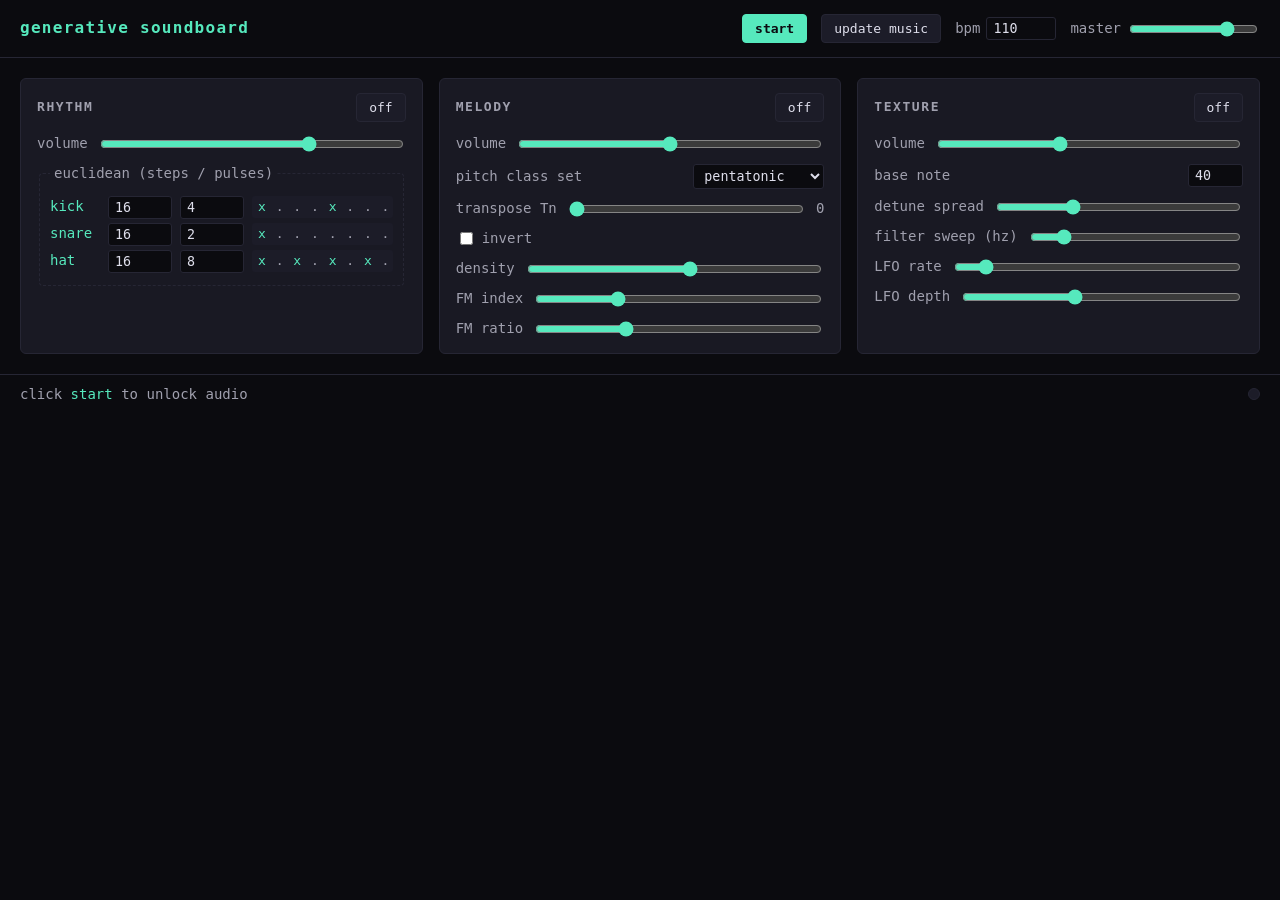
==== index.html @ ddc090f9 "Added updating on click" ====
<!DOCTYPE html>
<html lang="en">
  <head>
    <meta charset="UTF-8" />
    <meta name="viewport" content="width=device-width, initial-scale=1.0" />
    <title>Generative Soundboard</title>
    <link rel="stylesheet" href="styles.css" />
  </head>
  <body>
    <header class="topbar">
      <h1>generative soundboard</h1>
      <div class="transport">
        <button id="start" class="primary">start</button>
        <button id="update-music">update music</button>
        <label class="bpm">
          bpm
          <input id="bpm" type="number" min="40" max="220" value="110" />
        </label>
        <label class="master">
          master
          <input id="master" type="range" min="0" max="1" step="0.01" value="0.8" />
        </label>
      </div>
    </header>

    <main class="board">
      <!-- Rhythm -->
      <section class="layer" data-layer="rhythm">
        <header class="layer-head">
          <h2>rhythm</h2>
          <button class="toggle" data-target="rhythm" aria-pressed="false">off</button>
        </header>
        <div class="controls">
          <label>
            volume
            <input class="vol" type="range" min="0" max="1" step="0.01" value="0.7" />
          </label>
          <fieldset class="euclid">
            <legend>euclidean (steps / pulses)</legend>
            <div class="track">
              <span class="tname">kick</span>
              <input class="steps" data-voice="kick" type="number" min="2" max="32" value="16" />
              <input class="pulses" data-voice="kick" type="number" min="0" max="32" value="4" />
              <span class="pattern" data-voice="kick"></span>
            </div>
            <div class="track">
              <span class="tname">snare</span>
              <input class="steps" data-voice="snare" type="number" min="2" max="32" value="16" />
              <input class="pulses" data-voice="snare" type="number" min="0" max="32" value="2" />
              <span class="pattern" data-voice="snare"></span>
            </div>
            <div class="track">
              <span class="tname">hat</span>
              <input class="steps" data-voice="hat" type="number" min="2" max="32" value="16" />
              <input class="pulses" data-voice="hat" type="number" min="0" max="32" value="8" />
              <span class="pattern" data-voice="hat"></span>
            </div>
          </fieldset>
        </div>
      </section>

      <!-- Melody -->
      <section class="layer" data-layer="melody">
        <header class="layer-head">
          <h2>melody</h2>
          <button class="toggle" data-target="melody" aria-pressed="false">off</button>
        </header>
        <div class="controls">
          <label>
            volume
            <input class="vol" type="range" min="0" max="1" step="0.01" value="0.5" />
          </label>
          <label>
            pitch class set
            <select id="pcset">
              <option value="0,2,4,7,9" selected>pentatonic</option>
              <option value="0,2,4,5,7,9,11">diatonic</option>
              <option value="0,1,3,5,6,8,10">octatonic</option>
              <option value="0,3,7">minor triad</option>
              <option value="0,1,4,6">tetrachord</option>
              <option value="0,1,5,6">all-interval</option>
            </select>
          </label>
          <label>
            transpose Tn
            <input id="tn" type="range" min="0" max="11" step="1" value="0" />
            <span id="tn-val">0</span>
          </label>
          <label class="check">
            <input id="invert" type="checkbox" />
            invert
          </label>
          <label>
            density
            <input id="density" type="range" min="0.1" max="1" step="0.05" value="0.6" />
          </label>
          <label>
            FM index
            <input id="fmindex" type="range" min="0" max="800" step="1" value="220" />
          </label>
          <label>
            FM ratio
            <input id="fmratio" type="range" min="0.25" max="6" step="0.25" value="2" />
          </label>
        </div>
      </section>

      <!-- Texture -->
      <section class="layer" data-layer="texture">
        <header class="layer-head">
          <h2>texture</h2>
          <button class="toggle" data-target="texture" aria-pressed="false">off</button>
        </header>
        <div class="controls">
          <label>
            volume
            <input class="vol" type="range" min="0" max="1" step="0.01" value="0.4" />
          </label>
          <label>
            base note
            <input id="tex-base" type="number" min="24" max="72" value="40" />
          </label>
          <label>
            detune spread
            <input id="tex-spread" type="range" min="0" max="40" step="0.5" value="12" />
          </label>
          <label>
            filter sweep (hz)
            <input id="tex-cutoff" type="range" min="120" max="6000" step="10" value="900" />
          </label>
          <label>
            LFO rate
            <input id="tex-lforate" type="range" min="0.02" max="1.5" step="0.01" value="0.15" />
          </label>
          <label>
            LFO depth
            <input id="tex-lfodepth" type="range" min="0" max="3000" step="10" value="1200" />
          </label>
        </div>
      </section>
    </main>

    <footer class="status">
      <span id="status-text">click <em>start</em> to unlock audio</span>
      <span class="beat" id="beat-led"></span>
    </footer>

    <script type="module" src="src/main.js"></script>
  </body>
</html>
---- styles.css ----
:root {
  --bg: #0b0b0f;
  --panel: #191923;
  --panel-2: #1c1c28;
  --ink: #dfdfec;
  --ink-dim: #a0a0ae;
  --accent: #56e9bd;
  --accent-2: #f26483;
  --warn: #f3c865;
  --line: #262634;
}

* { box-sizing: border-box; }

html, body {
  margin: 0;
  background: var(--bg);
  color: var(--ink);
  font-family: ui-monospace, SFMono-Regular, Menlo, Consolas, monospace;
  font-size: 14px;
  line-height: 1.4;
}

.topbar {
  display: flex;
  align-items: center;
  justify-content: space-between;
  padding: 14px 20px;
  border-bottom: 1px solid var(--line);
}

.topbar h1 {
  margin: 0;
  font-size: 16px;
  letter-spacing: 0.08em;
  text-transform: lowercase;
  color: var(--accent);
}

.transport {
  display: flex;
  gap: 14px;
  align-items: center;
}

.transport label {
  display: inline-flex;
  align-items: center;
  gap: 6px;
  color: var(--ink-dim);
}

.transport input[type="number"] {
  width: 70px;
}

button {
  background: var(--panel-2);
  color: var(--ink);
  border: 1px solid var(--line);
  border-radius: 4px;
  padding: 6px 12px;
  font-family: inherit;
  font-size: 13px;
  cursor: pointer;
}

button:hover { border-color: var(--accent); }

button.primary {
  background: var(--accent);
  color: #0b0b10;
  border-color: var(--accent);
  font-weight: 700;
}

button.primary.running {
  background: var(--accent-2);
  border-color: var(--accent-2);
}

input[type="number"], select {
  background: var(--bg);
  color: var(--ink);
  border: 1px solid var(--line);
  border-radius: 3px;
  padding: 3px 6px;
  font-family: inherit;
}

input[type="range"] {
  accent-color: var(--accent);
}

.board {
  display: grid;
  grid-template-columns: repeat(auto-fit, minmax(320px, 1fr));
  gap: 16px;
  padding: 20px;
}

.layer {
  background: var(--panel);
  border: 1px solid var(--line);
  border-radius: 6px;
  padding: 14px 16px;
  display: flex;
  flex-direction: column;
  gap: 12px;
}

.layer.active {
  border-color: var(--accent);
  box-shadow: 0 0 0 1px var(--accent) inset;
}

.layer-head {
  display: flex;
  align-items: center;
  justify-content: space-between;
}

.layer-head h2 {
  margin: 0;
  font-size: 13px;
  letter-spacing: 0.12em;
  text-transform: uppercase;
  color: var(--ink-dim);
}

.toggle[aria-pressed="true"] {
  background: var(--accent);
  color: #0b0b10;
  border-color: var(--accent);
}

.controls {
  display: flex;
  flex-direction: column;
  gap: 10px;
}

.controls label {
  display: flex;
  align-items: center;
  justify-content: space-between;
  gap: 10px;
  color: var(--ink-dim);
}

.controls label input[type="range"] {
  flex: 1;
}

.controls label.check {
  justify-content: flex-start;
  gap: 6px;
}

.euclid {
  border: 1px dashed var(--line);
  border-radius: 4px;
  padding: 8px 10px;
}

.euclid legend {
  color: var(--ink-dim);
  padding: 0 4px;
}

.track {
  display: grid;
  grid-template-columns: 50px 64px 64px 1fr;
  gap: 8px;
  align-items: center;
  margin: 4px 0;
}

.tname { color: var(--accent); }

.pattern {
  font-family: inherit;
  font-size: 13px;
  letter-spacing: 1px;
  color: var(--ink);
  background: var(--panel-2);
  padding: 2px 6px;
  border-radius: 3px;
  overflow-x: auto;
  white-space: nowrap;
}

.pattern .on { color: var(--accent); }
.pattern .off { color: var(--ink-dim); }
.pattern .now { color: var(--accent-2); font-weight: 700; }

.status {
  display: flex;
  align-items: center;
  justify-content: space-between;
  padding: 10px 20px;
  border-top: 1px solid var(--line);
  color: var(--ink-dim);
}

.status em { color: var(--accent); font-style: normal; }

.beat {
  width: 12px;
  height: 12px;
  border-radius: 50%;
  background: var(--panel-2);
  border: 1px solid var(--line);
  transition: background 80ms linear;
}

.beat.pulse { background: var(--accent); }
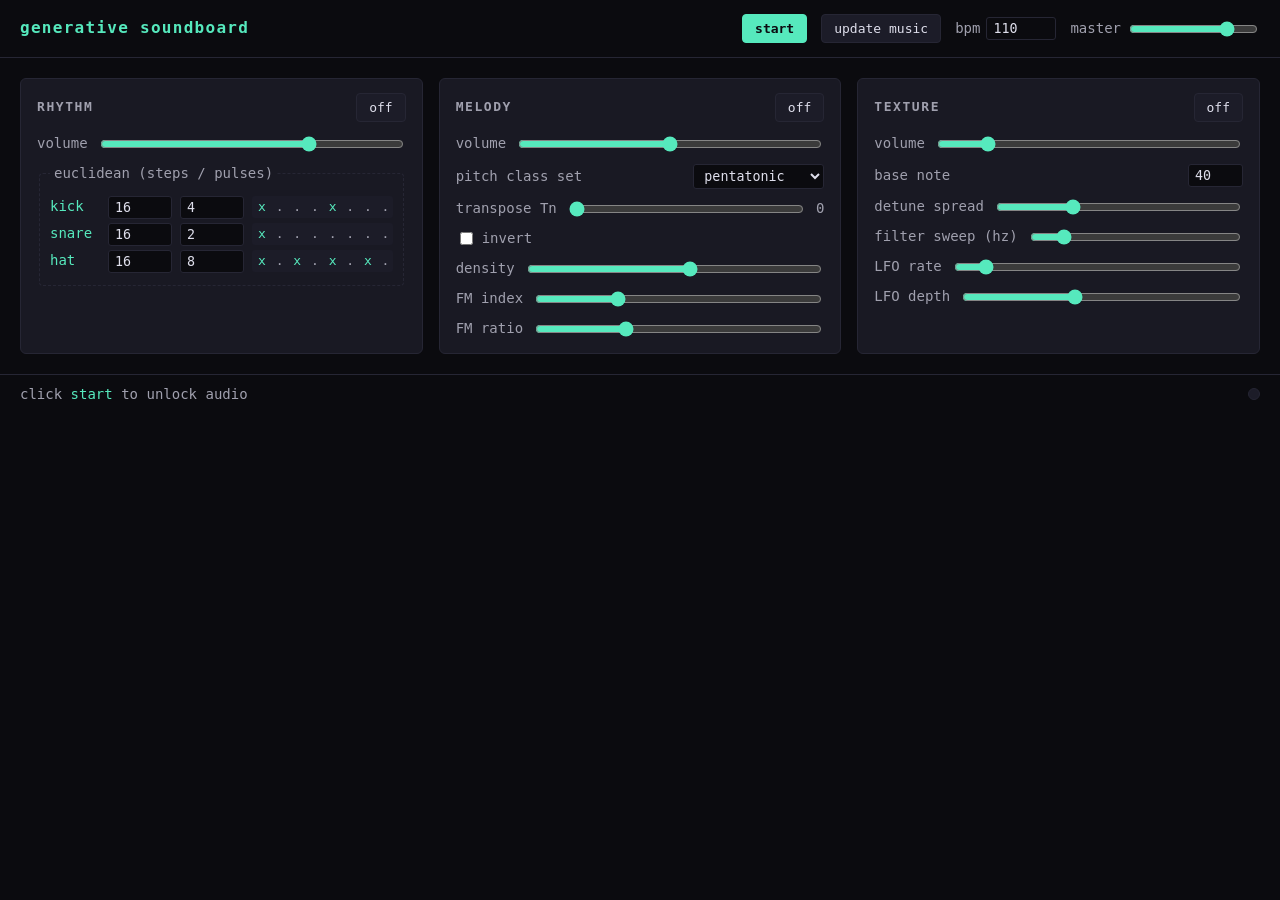
==== commit 73efefa2: "make pending state change more obvious, lower texture volume, fix bug" ====
--- a/index.html
+++ b/index.html
@@ -114,7 +114,7 @@
         <div class="controls">
           <label>
             volume
-            <input class="vol" type="range" min="0" max="1" step="0.01" value="0.4" />
+            <input class="vol" type="range" min="0" max="1" step="0.01" value="0.15" />
           </label>
           <label>
             base note
--- a/styles.css
+++ b/styles.css
@@ -215,3 +215,33 @@
 }
 
 .beat.pulse { background: var(--accent); }
+
+/* ---- Pending-change indicator ---- */
+#update-music.pending {
+  background: var(--warn);
+  color: #0b0b10;
+  border-color: var(--warn);
+  font-weight: 700;
+  animation: pending-pulse 1.1s ease-in-out infinite;
+}
+
+@keyframes pending-pulse {
+  0%, 100% { box-shadow: 0 0 0 0 rgba(243, 200, 101, 0.55); }
+  50%      { box-shadow: 0 0 0 6px rgba(243, 200, 101, 0); }
+}
+
+body.pending .status {
+  background: rgba(243, 200, 101, 0.08);
+  color: var(--warn);
+  border-top-color: var(--warn);
+}
+
+body.pending #status-text::before {
+  content: "⚠ ";
+  color: var(--warn);
+}
+
+body.pending #status-text em {
+  color: var(--warn);
+  font-weight: 700;
+}
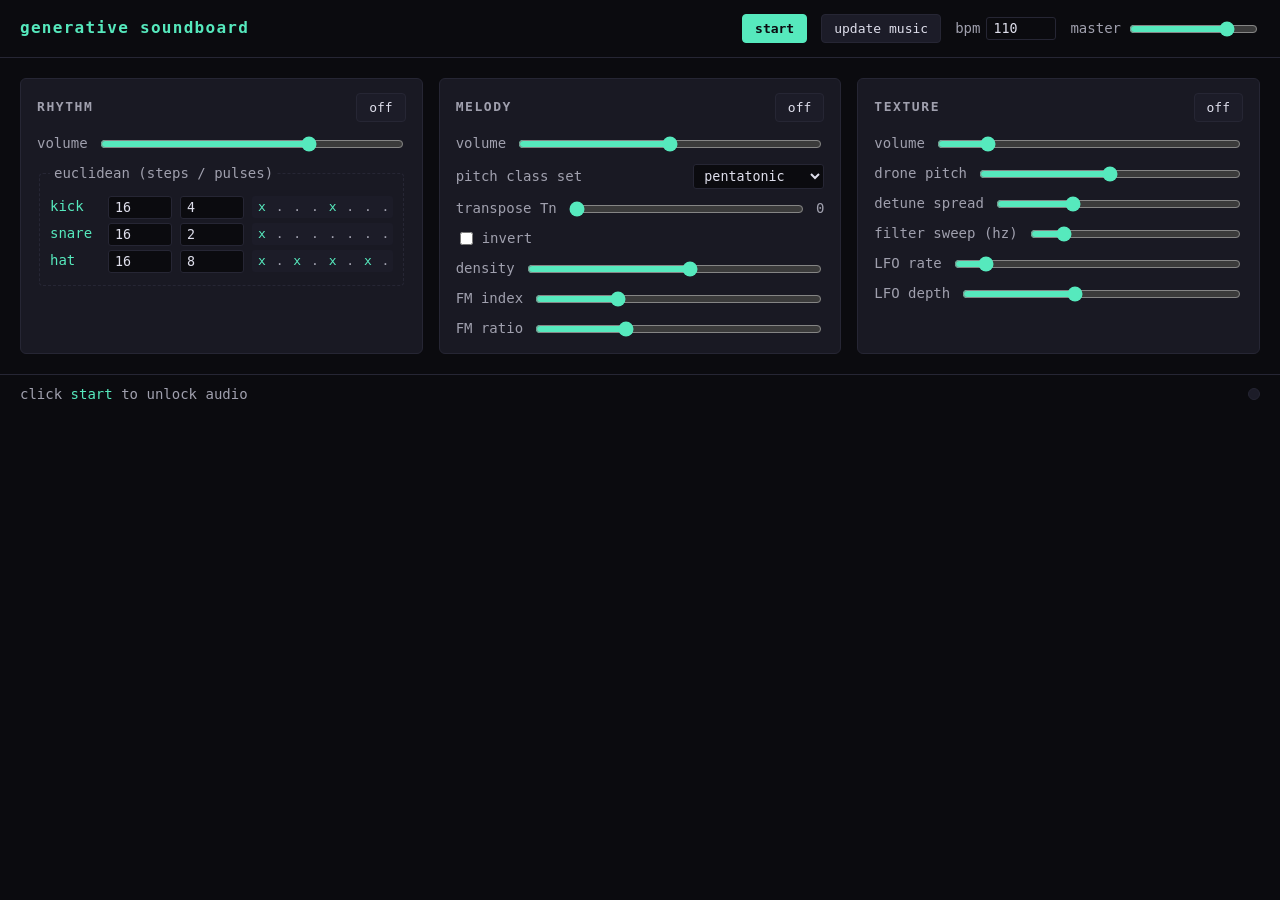
==== commit c9ada79b: "make texture pitch locked to match melody pitch set so it doesnt sound as discordant, and alter base" ====
--- a/index.html
+++ b/index.html
@@ -117,8 +117,8 @@
             <input class="vol" type="range" min="0" max="1" step="0.01" value="0.15" />
           </label>
           <label>
-            base note
-            <input id="tex-base" type="number" min="24" max="72" value="40" />
+            drone pitch
+            <input id="tex-base" type="range" min="30" max="70" step="1" value="50" />
           </label>
           <label>
             detune spread
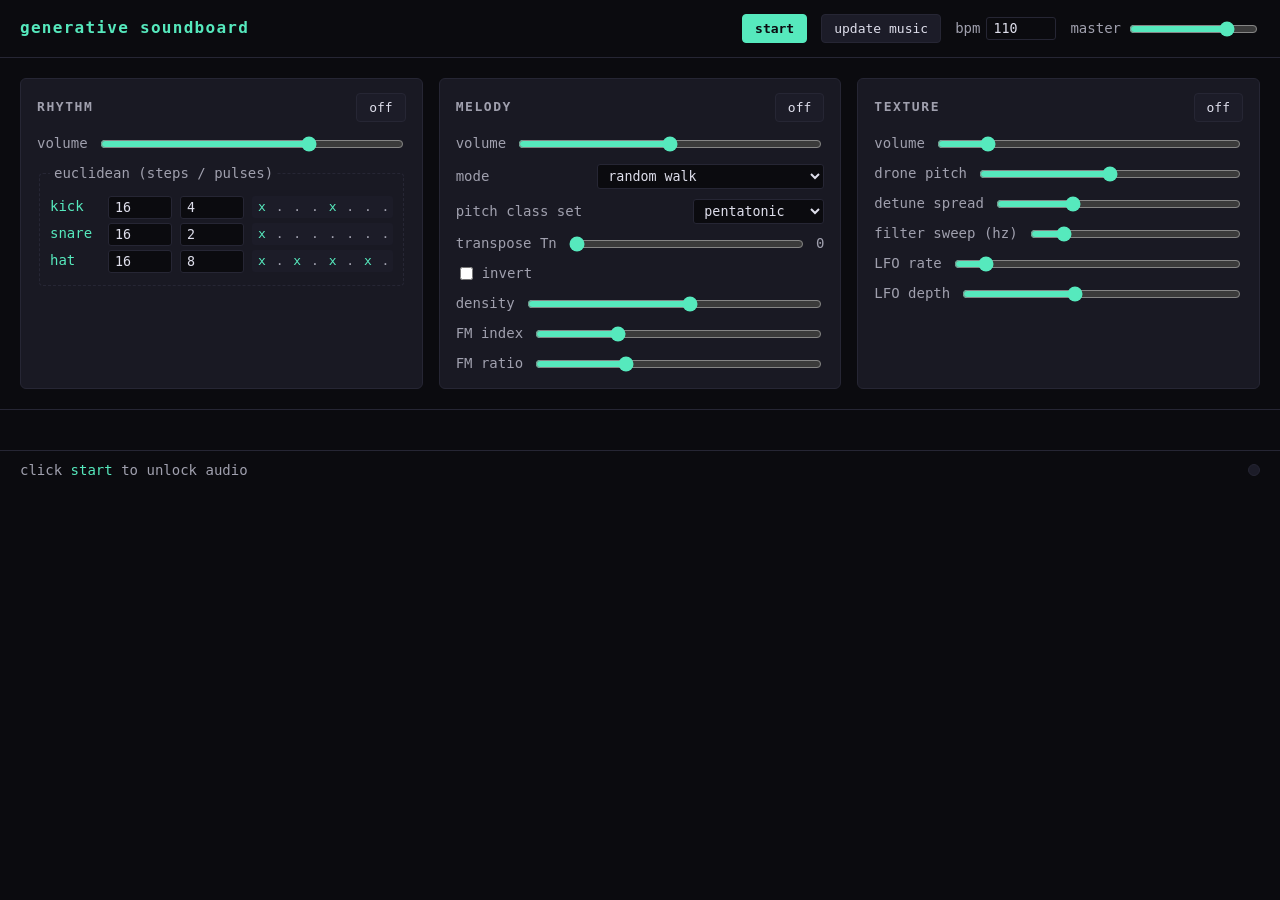
==== commit c3a8c44a: "brian eno inspiration cellular automata integration" ====
--- a/index.html
+++ b/index.html
@@ -71,6 +71,13 @@
             <input class="vol" type="range" min="0" max="1" step="0.01" value="0.5" />
           </label>
           <label>
+            mode
+            <select id="melody-mode">
+              <option value="walk" selected>random walk</option>
+              <option value="ca">cellular automaton (eno)</option>
+            </select>
+          </label>
+          <label>
             pitch class set
             <select id="pcset">
               <option value="0,2,4,7,9" selected>pentatonic</option>
@@ -140,6 +147,10 @@
       </section>
     </main>
 
+    <section class="ca-history" id="ca-history" hidden>
+      <div class="ca-grid" id="ca-grid"></div>
+    </section>
+
     <footer class="status">
       <span id="status-text">click <em>start</em> to unlock audio</span>
       <span class="beat" id="beat-led"></span>
--- a/styles.css
+++ b/styles.css
@@ -194,6 +194,60 @@
 .pattern .off { color: var(--ink-dim); }
 .pattern .now { color: var(--accent-2); font-weight: 700; }
 
+/* ---- Cellular Automata Visualization ---- */
+.ca-history {
+  padding: 16px 20px 24px;
+  border-top: 1px solid var(--line);
+  display: flex;
+  flex-direction: column;
+  gap: 10px;
+  align-items: center;
+}
+
+.ca-grid {
+  width: min(560px, 100%);
+  display: flex;
+  flex-direction: column;
+  gap: 2px;
+}
+
+.ca-row {
+  display: grid;
+  grid-template-columns: repeat(16, 1fr);
+  gap: 2px;
+}
+
+.ca-cell {
+  aspect-ratio: 1;
+  background: var(--panel-2);
+  border-radius: 2px;
+}
+
+.ca-cell.on {
+  background: var(--accent);
+}
+
+.ca-row.current .ca-cell {
+  outline: 1px solid color-mix(in srgb, var(--accent) 35%, transparent);
+}
+
+.ca-row.current .ca-cell.on {
+  background: var(--accent);
+  box-shadow: 0 0 6px color-mix(in srgb, var(--accent) 60%, transparent);
+}
+
+/* Cells in the currently-playing quarter: empty cells get a pink outline,
+   alive (firing) cells get a pink fill with a stronger glow. */
+.ca-cell.now {
+  outline: 1.5px solid var(--accent-2);
+  outline-offset: -1px;
+}
+
+.ca-row.current .ca-cell.now.on {
+  background: var(--accent-2);
+  box-shadow: 0 0 10px color-mix(in srgb, var(--accent-2) 80%, transparent);
+}
+
 .status {
   display: flex;
   align-items: center;
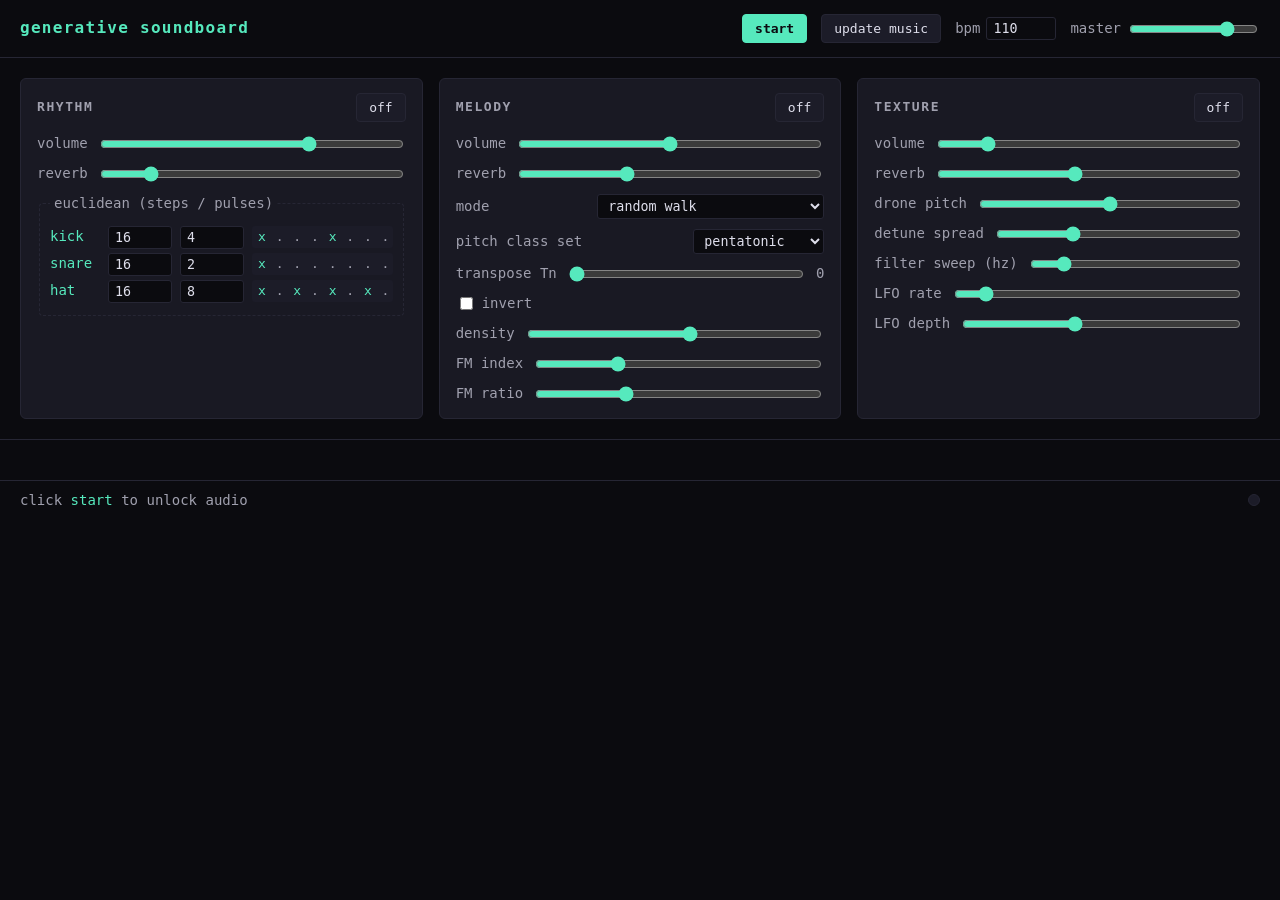
==== commit f34b293a: "adding option for reverb to all layers" ====
--- a/index.html
+++ b/index.html
@@ -35,6 +35,10 @@
             volume
             <input class="vol" type="range" min="0" max="1" step="0.01" value="0.7" />
           </label>
+          <label>
+            reverb
+            <input class="send" type="range" min="0" max="1" step="0.01" value="0.15" />
+          </label>
           <fieldset class="euclid">
             <legend>euclidean (steps / pulses)</legend>
             <div class="track">
@@ -69,6 +73,10 @@
           <label>
             volume
             <input class="vol" type="range" min="0" max="1" step="0.01" value="0.5" />
+          </label>
+          <label>
+            reverb
+            <input class="send" type="range" min="0" max="1" step="0.01" value="0.35" />
           </label>
           <label>
             mode
@@ -124,6 +132,10 @@
             <input class="vol" type="range" min="0" max="1" step="0.01" value="0.15" />
           </label>
           <label>
+            reverb
+            <input class="send" type="range" min="0" max="1" step="0.01" value="0.45" />
+          </label>
+          <label>
             drone pitch
             <input id="tex-base" type="range" min="30" max="70" step="1" value="50" />
           </label>
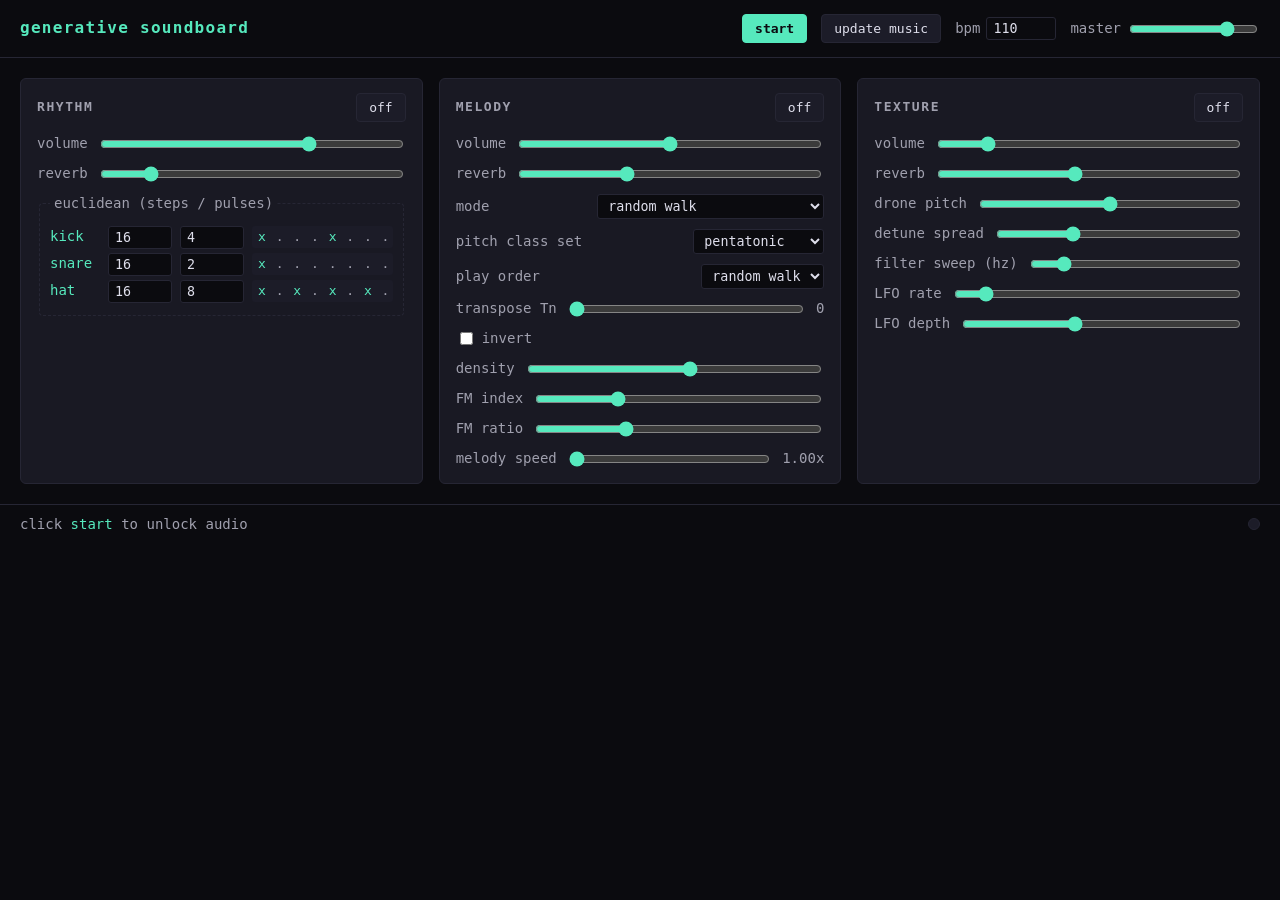
==== commit b41893dd: "Added speed for melody" ====
--- a/index.html
+++ b/index.html
@@ -97,6 +97,13 @@
             </select>
           </label>
           <label>
+            play order
+            <select id="melody-order">
+              <option value="walk" selected>random walk</option>
+              <option value="seq">set order</option>
+            </select>
+          </label>
+          <label>
             transpose Tn
             <input id="tn" type="range" min="0" max="11" step="1" value="0" />
             <span id="tn-val">0</span>
@@ -116,6 +123,11 @@
           <label>
             FM ratio
             <input id="fmratio" type="range" min="0.25" max="6" step="0.25" value="2" />
+          </label>
+          <label>
+            melody speed
+            <input id="melody-speed" type="range" min="1" max="2" step="0.05" value="1" />
+            <span id="melody-speed-val">1.00x</span>
           </label>
         </div>
       </section>
--- a/styles.css
+++ b/styles.css
@@ -79,6 +79,11 @@
   border-color: var(--accent-2);
 }
 
+button.inline-action {
+  align-self: flex-start;
+  background: color-mix(in srgb, var(--accent) 20%, var(--panel-2));
+}
+
 input[type="number"], select {
   background: var(--bg);
   color: var(--ink);
@@ -204,6 +209,10 @@
   align-items: center;
 }
 
+.ca-history[hidden] {
+  display: none;
+}
+
 .ca-grid {
   width: min(560px, 100%);
   display: flex;
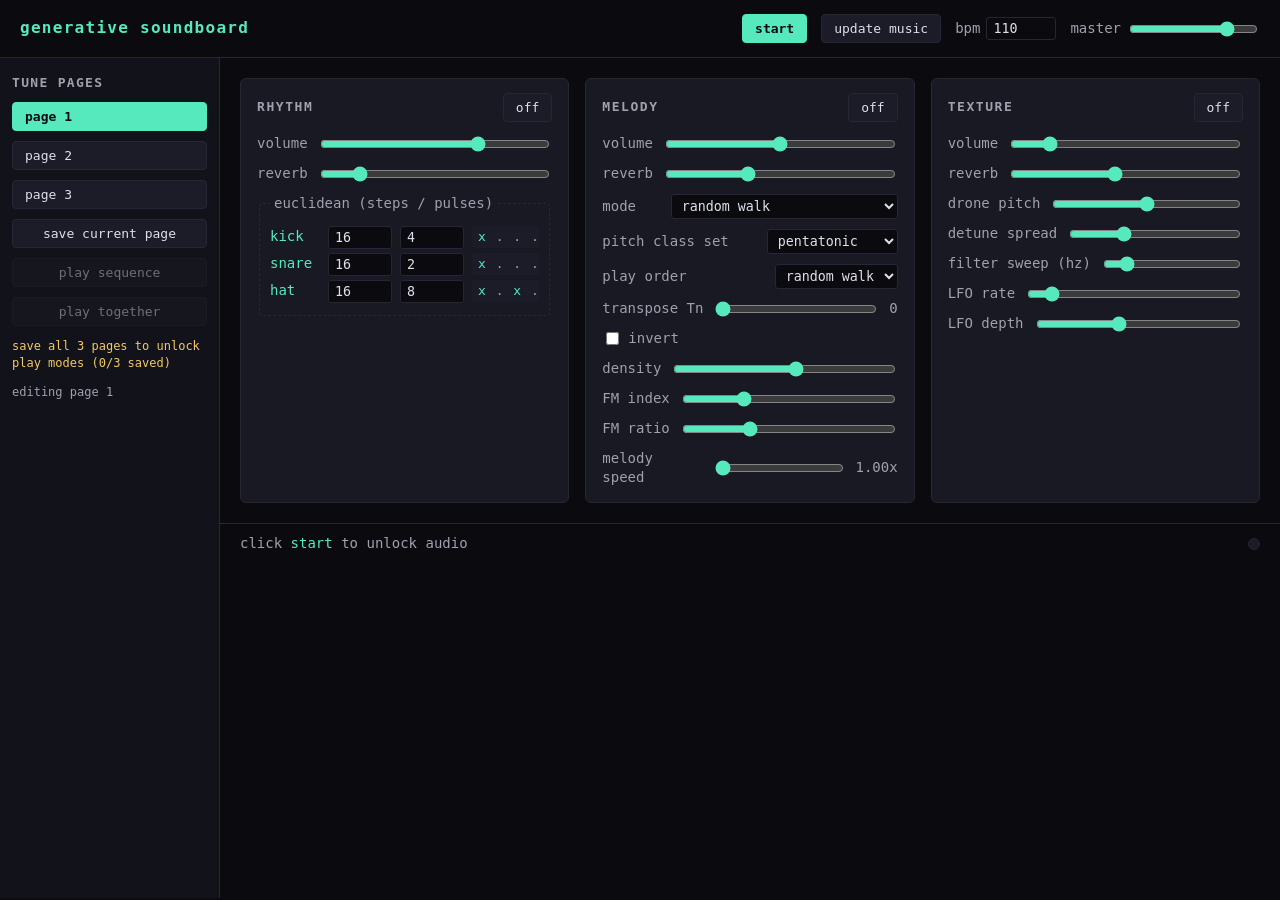
==== commit 94106eb9: "Added 3-page tune mode with save-gated sequence/together playback" ====
--- a/index.html
+++ b/index.html
@@ -23,6 +23,19 @@
       </div>
     </header>
 
+    <div class="app-layout">
+      <aside class="tune-sidebar" id="snapshots">
+        <h3>tune pages</h3>
+        <button class="tune-tab active" data-slot="0">page 1</button>
+        <button class="tune-tab" data-slot="1">page 2</button>
+        <button class="tune-tab" data-slot="2">page 3</button>
+        <button id="tune-save" type="button">save current page</button>
+        <button id="tune-play-seq" type="button">play sequence</button>
+        <button id="tune-play-together" type="button">play together</button>
+        <p id="tune-save-note">save all 3 pages to unlock play modes (0/3 saved)</p>
+        <p id="tune-status">editing page 1</p>
+      </aside>
+      <div class="workspace">
     <main class="board">
       <!-- Rhythm -->
       <section class="layer" data-layer="rhythm">
@@ -179,6 +192,8 @@
       <span id="status-text">click <em>start</em> to unlock audio</span>
       <span class="beat" id="beat-led"></span>
     </footer>
+      </div>
+    </div>
 
     <script type="module" src="src/main.js"></script>
   </body>
--- a/styles.css
+++ b/styles.css
@@ -67,6 +67,12 @@
 
 button:hover { border-color: var(--accent); }
 
+button:disabled {
+  opacity: 0.45;
+  cursor: not-allowed;
+  filter: saturate(0.6);
+}
+
 button.primary {
   background: var(--accent);
   color: #0b0b10;
@@ -257,6 +263,68 @@
   box-shadow: 0 0 10px color-mix(in srgb, var(--accent-2) 80%, transparent);
 }
 
+.app-layout {
+  display: grid;
+  grid-template-columns: 220px 1fr;
+  min-height: calc(100vh - 60px);
+}
+
+.tune-sidebar {
+  border-right: 1px solid var(--line);
+  padding: 16px 12px;
+  background: #12121a;
+  display: flex;
+  flex-direction: column;
+  gap: 10px;
+}
+
+.tune-sidebar h3 {
+  margin: 0;
+  color: var(--ink-dim);
+  font-size: 13px;
+  text-transform: uppercase;
+  letter-spacing: 0.1em;
+}
+
+.tune-tab {
+  text-align: left;
+  width: 100%;
+}
+
+.tune-tab.active {
+  background: var(--accent);
+  border-color: var(--accent);
+  color: #0b0b10;
+  font-weight: 700;
+}
+
+.workspace {
+  min-width: 0;
+}
+
+#tune-status {
+  margin: 2px 0 0;
+  color: var(--ink-dim);
+  font-size: 12px;
+}
+
+#tune-save-note {
+  margin: 2px 0 0;
+  color: var(--warn);
+  font-size: 12px;
+}
+
+@media (max-width: 760px) {
+  .app-layout {
+    grid-template-columns: 1fr;
+  }
+
+  .tune-sidebar {
+    border-right: 0;
+    border-bottom: 1px solid var(--line);
+  }
+}
+
 .status {
   display: flex;
   align-items: center;
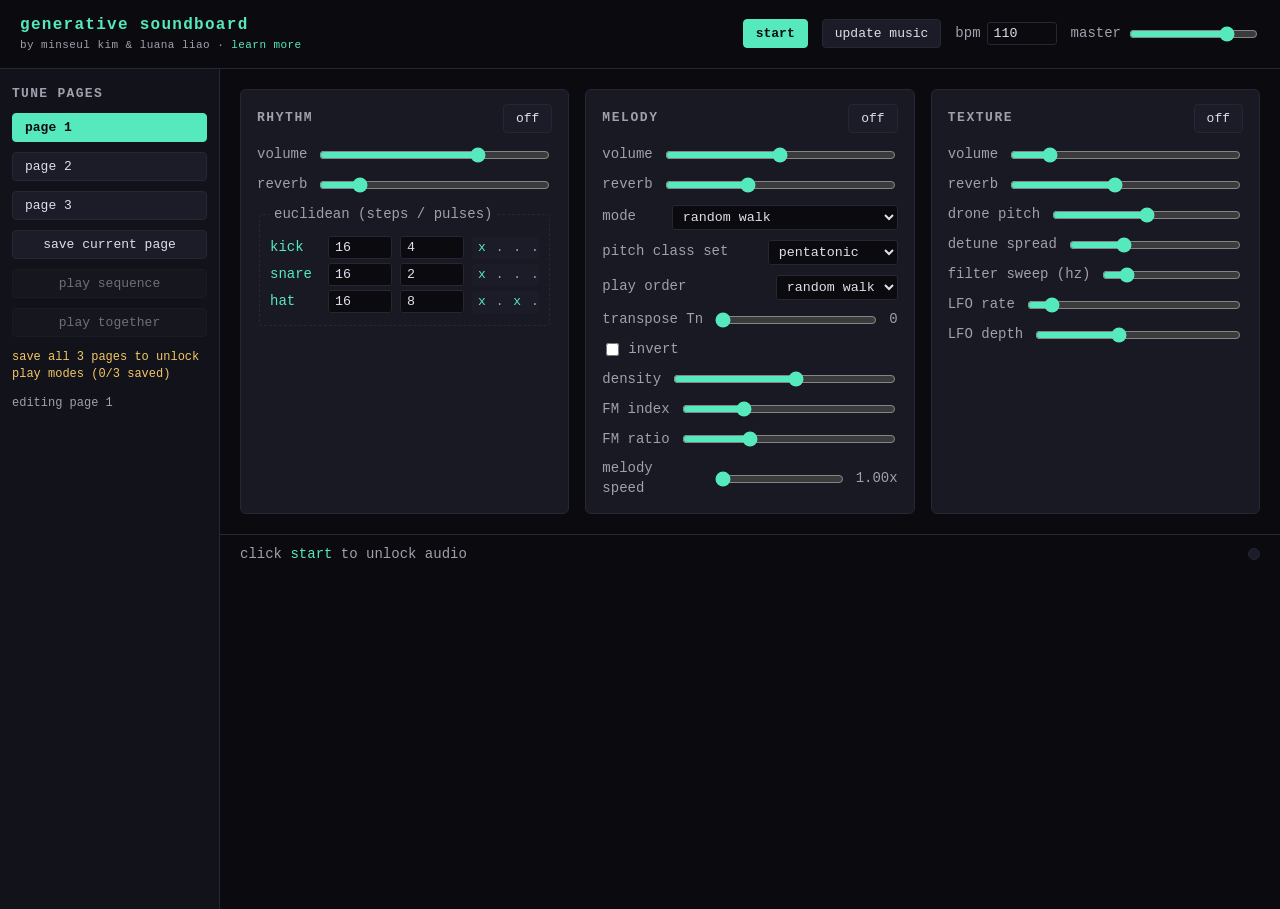
==== commit ae6f9047: "initial blog post and linking to page" ====
--- a/index.html
+++ b/index.html
@@ -8,7 +8,13 @@
   </head>
   <body>
     <header class="topbar">
-      <h1>generative soundboard</h1>
+      <div class="title-block">
+        <h1>generative soundboard</h1>
+        <p class="credits">
+          by minseul kim &amp; luana liao &middot;
+          <a href="blog.html">learn more</a>
+        </p>
+      </div>
       <div class="transport">
         <button id="start" class="primary">start</button>
         <button id="update-music">update music</button>
--- a/styles.css
+++ b/styles.css
@@ -37,6 +37,28 @@
   color: var(--accent);
 }
 
+.title-block {
+  display: flex;
+  flex-direction: column;
+  gap: 2px;
+}
+
+.credits {
+  margin: 0;
+  font-size: 11px;
+  color: var(--ink-dim);
+  letter-spacing: 0.04em;
+}
+
+.credits a {
+  color: var(--accent);
+  text-decoration: none;
+}
+
+.credits a:hover {
+  text-decoration: underline;
+}
+
 .transport {
   display: flex;
   gap: 14px;
